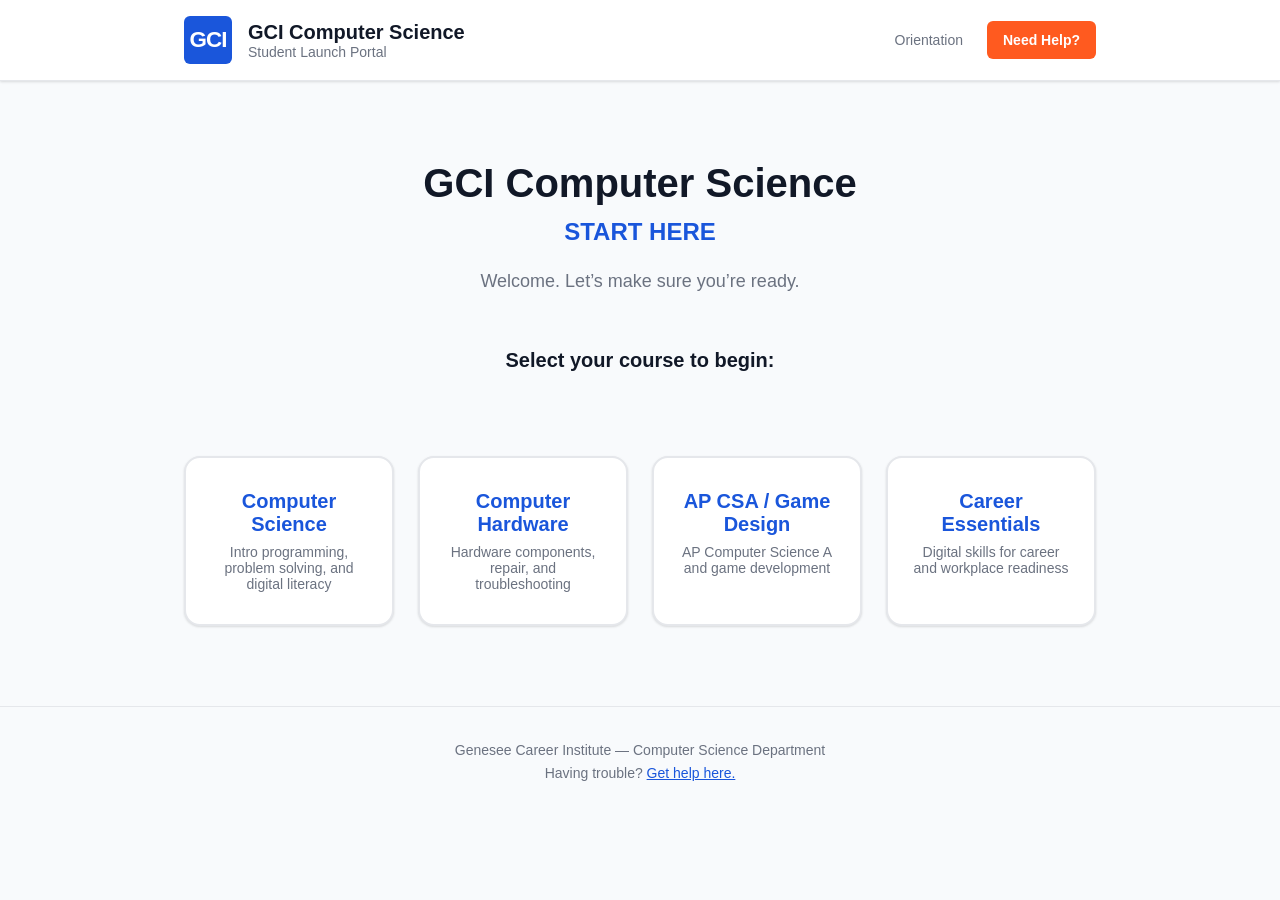
==== index.html @ 89197bb4 "Build GCI student onboarding portal (MVP) Co-authored-by: aspiece <1187774+aspiece@users.noreply.git" ====
<!DOCTYPE html>
<html lang="en">
<head>
  <meta charset="UTF-8" />
  <meta name="viewport" content="width=device-width, initial-scale=1.0" />
  <title>GCI Computer Science — Start Here</title>
  <meta name="description" content="Student onboarding portal for Genesee Career Institute Computer Science courses." />
  <link rel="stylesheet" href="css/styles.css" />
</head>
<body>

  <!-- ─── Header ──────────────────────────────────────────────────────────── -->
  <header class="site-header" role="banner">
    <div class="header-inner">
      <div class="logo-area">
        <!-- Replace the logo-placeholder div with an <img> tag when the logo is ready:
             <img src="assets/gci-logo.png" alt="Genesee Career Institute" width="48" height="48"> -->
        <div class="logo-placeholder" aria-hidden="true">GCI</div>
        <a href="index.html" class="site-title" aria-label="GCI Computer Science home">
          GCI Computer Science
          <small>Student Launch Portal</small>
        </a>
      </div>
      <nav class="header-nav" aria-label="Site navigation">
        <a href="orientation.html" class="nav-link">Orientation</a>
        <a href="help.html" class="nav-link nav-link--help" aria-label="Need help? Get support">Need Help?</a>
      </nav>
    </div>
  </header>

  <!-- ─── Main ─────────────────────────────────────────────────────────────── -->
  <main class="main-content" id="main-content">

    <!-- Course Selection -->
    <div id="course-selection" role="region" aria-label="Course selection">
      <section class="hero">
        <h1 class="hero-title">GCI Computer Science</h1>
        <p class="hero-subtitle">START HERE</p>
        <p class="hero-desc">Welcome. Let&rsquo;s make sure you&rsquo;re ready.</p>
        <p class="course-select-prompt">Select your course to begin:</p>
      </section>
      <div class="course-grid" id="course-grid" role="list" aria-label="Available courses"></div>
    </div>

    <!-- Dashboard — shown after course selection -->
    <div id="dashboard" hidden role="region" aria-label="Onboarding dashboard"></div>

  </main>

  <!-- ─── Footer ───────────────────────────────────────────────────────────── -->
  <footer class="site-footer" role="contentinfo">
    <p>Genesee Career Institute &mdash; Computer Science Department</p>
    <p>Having trouble? <a href="help.html">Get help here.</a></p>
  </footer>

  <script src="js/config.js"></script>
  <script src="js/app.js"></script>
</body>
</html>
---- css/styles.css ----
/* ─── CSS Variables / Branding ──────────────────────────────────────────────── */
:root {
  /* GCI Brand Colors — update these to match official GCI branding */
  --color-primary: #1a56db;       /* Primary blue */
  --color-primary-dark: #1244b0;
  --color-primary-light: #e8efff;
  --color-secondary: #0e9f6e;     /* Secondary green */
  --color-secondary-dark: #057a55;
  --color-accent: #ff5a1f;        /* Accent orange */
  --color-accent-dark: #d03801;
  --color-bg: #f8fafc;            /* Page background */
  --color-surface: #ffffff;       /* Card/surface background */
  --color-text: #111827;          /* Primary text */
  --color-text-muted: #6b7280;    /* Secondary / muted text */
  --color-border: #e5e7eb;
  --color-success: #065f46;
  --color-success-bg: #d1fae5;
  --color-warning: #92400e;
  --color-warning-bg: #fef3c7;
  --color-danger: #991b1b;
  --color-danger-bg: #fee2e2;

  /* Typography */
  --font-base: -apple-system, BlinkMacSystemFont, "Segoe UI", Roboto, Oxygen, Ubuntu, sans-serif;
  --font-size-base: 1rem;
  --font-size-sm: 0.875rem;
  --font-size-lg: 1.125rem;
  --font-size-xl: 1.25rem;
  --font-size-2xl: 1.5rem;
  --font-size-3xl: 2rem;
  --font-size-4xl: 2.5rem;

  /* Spacing */
  --space-xs: 0.25rem;
  --space-sm: 0.5rem;
  --space-md: 1rem;
  --space-lg: 1.5rem;
  --space-xl: 2rem;
  --space-2xl: 3rem;

  /* Border radius */
  --radius-sm: 6px;
  --radius-md: 10px;
  --radius-lg: 16px;

  /* Shadow */
  --shadow-sm: 0 1px 3px rgba(0,0,0,.08), 0 1px 2px rgba(0,0,0,.06);
  --shadow-md: 0 4px 6px rgba(0,0,0,.07), 0 2px 4px rgba(0,0,0,.06);
  --shadow-lg: 0 10px 15px rgba(0,0,0,.07), 0 4px 6px rgba(0,0,0,.05);

  /* Transitions */
  --transition: 150ms ease;
}

/* ─── Reset & Base ───────────────────────────────────────────────────────────── */
*, *::before, *::after {
  box-sizing: border-box;
  margin: 0;
  padding: 0;
}

html {
  scroll-behavior: smooth;
}

body {
  font-family: var(--font-base);
  font-size: var(--font-size-base);
  color: var(--color-text);
  background: var(--color-bg);
  line-height: 1.6;
  min-height: 100vh;
}

img {
  max-width: 100%;
  display: block;
}

ul, ol {
  padding-left: 1.5rem;
}

a {
  color: var(--color-primary);
}

a:focus-visible,
button:focus-visible {
  outline: 3px solid var(--color-primary);
  outline-offset: 2px;
}

/* ─── Layout ─────────────────────────────────────────────────────────────────── */
.site-header {
  background: var(--color-surface);
  border-bottom: 1px solid var(--color-border);
  box-shadow: var(--shadow-sm);
  position: sticky;
  top: 0;
  z-index: 100;
}

.header-inner {
  max-width: 960px;
  margin: 0 auto;
  padding: var(--space-md) var(--space-lg);
  display: flex;
  align-items: center;
  justify-content: space-between;
  gap: var(--space-md);
  flex-wrap: wrap;
}

.logo-area {
  display: flex;
  align-items: center;
  gap: var(--space-md);
}

/* Logo placeholder — replace with <img> when logo is available */
.logo-placeholder {
  width: 48px;
  height: 48px;
  border-radius: var(--radius-sm);
  background: var(--color-primary);
  display: flex;
  align-items: center;
  justify-content: center;
  color: white;
  font-size: 1.4rem;
  font-weight: 700;
  flex-shrink: 0;
  letter-spacing: -1px;
}

.site-title {
  font-size: var(--font-size-xl);
  font-weight: 700;
  color: var(--color-text);
  text-decoration: none;
  line-height: 1.2;
}

.site-title small {
  display: block;
  font-size: var(--font-size-sm);
  font-weight: 400;
  color: var(--color-text-muted);
}

.header-nav {
  display: flex;
  gap: var(--space-sm);
  align-items: center;
  flex-wrap: wrap;
}

.nav-link {
  padding: var(--space-sm) var(--space-md);
  border-radius: var(--radius-sm);
  color: var(--color-text-muted);
  text-decoration: none;
  font-size: var(--font-size-sm);
  font-weight: 500;
  transition: background var(--transition), color var(--transition);
}

.nav-link:hover {
  background: var(--color-primary-light);
  color: var(--color-primary-dark);
}

.nav-link--help {
  background: var(--color-accent);
  color: white;
  border-radius: var(--radius-sm);
  font-weight: 600;
}

.nav-link--help:hover {
  background: var(--color-accent-dark);
  color: white;
}

.main-content {
  max-width: 960px;
  margin: 0 auto;
  padding: var(--space-xl) var(--space-lg);
}

.site-footer {
  margin-top: var(--space-2xl);
  padding: var(--space-xl) var(--space-lg);
  border-top: 1px solid var(--color-border);
  text-align: center;
  color: var(--color-text-muted);
  font-size: var(--font-size-sm);
}

/* ─── Hero (Course Selection Page) ───────────────────────────────────────────── */
.hero {
  text-align: center;
  padding: var(--space-2xl) var(--space-md);
}

.hero-title {
  font-size: var(--font-size-4xl);
  font-weight: 800;
  color: var(--color-text);
  line-height: 1.1;
}

.hero-subtitle {
  font-size: var(--font-size-2xl);
  font-weight: 700;
  color: var(--color-primary);
  margin-top: var(--space-sm);
}

.hero-desc {
  margin-top: var(--space-md);
  font-size: var(--font-size-lg);
  color: var(--color-text-muted);
}

.course-select-prompt {
  margin-top: var(--space-2xl);
  font-size: var(--font-size-xl);
  font-weight: 600;
  color: var(--color-text);
}

/* ─── Course Grid ────────────────────────────────────────────────────────────── */
.course-grid {
  display: grid;
  grid-template-columns: repeat(auto-fit, minmax(200px, 1fr));
  gap: var(--space-lg);
  margin-top: var(--space-xl);
}

.course-card {
  background: var(--color-surface);
  border: 2px solid var(--color-border);
  border-radius: var(--radius-lg);
  padding: var(--space-xl) var(--space-lg);
  cursor: pointer;
  text-align: center;
  display: flex;
  flex-direction: column;
  gap: var(--space-sm);
  box-shadow: var(--shadow-sm);
  transition: border-color var(--transition), box-shadow var(--transition), transform var(--transition);
  min-height: 120px;
  font-family: var(--font-base);
}

.course-card:hover,
.course-card:focus-visible {
  border-color: var(--color-primary);
  box-shadow: var(--shadow-lg);
  transform: translateY(-2px);
}

.course-card-name {
  font-size: var(--font-size-xl);
  font-weight: 700;
  color: var(--color-primary);
  display: block;
}

.course-card-desc {
  font-size: var(--font-size-sm);
  color: var(--color-text-muted);
  display: block;
}

/* ─── Dashboard ──────────────────────────────────────────────────────────────── */
.dashboard-header {
  background: var(--color-surface);
  border: 1px solid var(--color-border);
  border-radius: var(--radius-lg);
  padding: var(--space-xl);
  margin-bottom: var(--space-xl);
  box-shadow: var(--shadow-sm);
}

.dashboard-title-row {
  display: flex;
  justify-content: space-between;
  align-items: flex-start;
  gap: var(--space-md);
  margin-bottom: var(--space-lg);
  flex-wrap: wrap;
}

.dashboard-course-name {
  font-size: var(--font-size-2xl);
  font-weight: 800;
  color: var(--color-text);
  line-height: 1.2;
}

.dashboard-subtitle {
  font-size: var(--font-size-lg);
  color: var(--color-text-muted);
  margin-top: var(--space-xs);
}

/* ─── Progress Bar ───────────────────────────────────────────────────────────── */
.progress-container {
  margin-top: var(--space-md);
}

.progress-summary {
  display: flex;
  justify-content: space-between;
  align-items: center;
  margin-bottom: var(--space-sm);
  flex-wrap: wrap;
  gap: var(--space-sm);
}

.progress-text {
  font-size: var(--font-size-base);
  font-weight: 600;
  color: var(--color-text);
}

.progress-bar-track {
  height: 12px;
  background: var(--color-border);
  border-radius: 999px;
  overflow: hidden;
}

.progress-bar-fill {
  height: 100%;
  background: var(--color-primary);
  border-radius: 999px;
  transition: width 300ms ease;
  min-width: 0;
}

/* ─── Step Cards ─────────────────────────────────────────────────────────────── */
.steps-container {
  display: flex;
  flex-direction: column;
  gap: var(--space-lg);
}

.step-card {
  background: var(--color-surface);
  border: 1px solid var(--color-border);
  border-radius: var(--radius-lg);
  padding: var(--space-xl);
  box-shadow: var(--shadow-sm);
}

.step-card--accent {
  border-color: var(--color-primary);
  background: var(--color-primary-light);
}

.step-header {
  display: flex;
  align-items: center;
  gap: var(--space-md);
  margin-bottom: var(--space-md);
  flex-wrap: wrap;
}

.step-number {
  width: 40px;
  height: 40px;
  border-radius: 50%;
  background: var(--color-primary);
  color: white;
  display: flex;
  align-items: center;
  justify-content: center;
  font-weight: 700;
  font-size: var(--font-size-lg);
  flex-shrink: 0;
}

.step-card h2 {
  font-size: var(--font-size-xl);
  font-weight: 700;
  color: var(--color-text);
  flex: 1;
  margin: 0;
}

.step-desc {
  color: var(--color-text-muted);
  margin-bottom: var(--space-lg);
}

.step-lead {
  font-size: var(--font-size-lg);
  margin-bottom: var(--space-md);
}

.step-note {
  margin-top: var(--space-md);
  font-size: var(--font-size-sm);
  color: var(--color-text-muted);
  background: #fffbeb;
  border-left: 3px solid #f59e0b;
  padding: var(--space-sm) var(--space-md);
  border-radius: 0 var(--radius-sm) var(--radius-sm) 0;
}

/* ─── Buttons ────────────────────────────────────────────────────────────────── */
.btn-group {
  display: flex;
  gap: var(--space-md);
  flex-wrap: wrap;
}

.btn-primary {
  display: inline-flex;
  align-items: center;
  gap: var(--space-sm);
  padding: var(--space-md) var(--space-xl);
  background: var(--color-primary);
  color: white;
  border: none;
  border-radius: var(--radius-md);
  font-size: var(--font-size-lg);
  font-family: var(--font-base);
  font-weight: 600;
  cursor: pointer;
  box-shadow: var(--shadow-sm);
  transition: background var(--transition);
  min-height: 48px;
  text-decoration: none;
}

.btn-primary:hover,
.btn-primary:focus-visible {
  background: var(--color-primary-dark);
}

.btn-secondary {
  display: inline-flex;
  align-items: center;
  gap: var(--space-sm);
  padding: var(--space-sm) var(--space-lg);
  background: var(--color-surface);
  color: var(--color-primary);
  border: 2px solid var(--color-primary);
  border-radius: var(--radius-md);
  font-size: var(--font-size-base);
  font-family: var(--font-base);
  font-weight: 600;
  cursor: pointer;
  transition: background var(--transition), color var(--transition);
  min-height: 44px;
}

.btn-secondary:hover,
.btn-secondary:focus-visible {
  background: var(--color-primary-light);
}

.btn-cta {
  display: block;
  width: 100%;
  padding: var(--space-lg) var(--space-xl);
  background: var(--color-secondary);
  color: white;
  border: none;
  border-radius: var(--radius-lg);
  font-size: var(--font-size-xl);
  font-family: var(--font-base);
  font-weight: 700;
  cursor: pointer;
  text-align: center;
  box-shadow: var(--shadow-md);
  transition: background var(--transition);
  margin-bottom: var(--space-xl);
  min-height: 60px;
}

.btn-cta:hover,
.btn-cta:focus-visible {
  background: var(--color-secondary-dark);
}

.btn-cta--secondary {
  background: var(--color-primary);
  margin-bottom: 0;
}

.btn-cta--secondary:hover,
.btn-cta--secondary:focus-visible {
  background: var(--color-primary-dark);
}

.btn-link {
  background: none;
  border: none;
  color: var(--color-primary);
  cursor: pointer;
  font-family: var(--font-base);
  font-size: var(--font-size-sm);
  font-weight: 500;
  text-decoration: underline;
  padding: var(--space-xs) var(--space-sm);
  border-radius: var(--radius-sm);
  transition: color var(--transition);
}

.btn-link:hover {
  color: var(--color-primary-dark);
}

.change-course-btn {
  white-space: nowrap;
  align-self: flex-start;
}

.reset-btn {
  color: var(--color-text-muted);
}

/* ─── Mark Complete Button ───────────────────────────────────────────────────── */
.btn-mark-complete {
  margin-left: auto;
  padding: var(--space-sm) var(--space-md);
  border-radius: var(--radius-md);
  border: 2px solid var(--color-border);
  background: var(--color-surface);
  color: var(--color-text-muted);
  font-family: var(--font-base);
  font-size: var(--font-size-sm);
  font-weight: 600;
  cursor: pointer;
  transition: all var(--transition);
  white-space: nowrap;
  min-height: 40px;
}

.btn-mark-complete.done {
  border-color: var(--color-secondary);
  background: var(--color-success-bg);
  color: var(--color-success);
}

.btn-mark-complete:hover,
.btn-mark-complete:focus-visible {
  border-color: var(--color-primary);
  color: var(--color-primary);
}

.btn-mark-complete.done:hover,
.btn-mark-complete.done:focus-visible {
  border-color: var(--color-danger);
  background: var(--color-danger-bg);
  color: var(--color-danger);
}

/* ─── Tool List ──────────────────────────────────────────────────────────────── */
.tool-list {
  display: flex;
  flex-direction: column;
  gap: var(--space-sm);
}

.tool-card {
  display: flex;
  align-items: center;
  gap: var(--space-md);
  padding: var(--space-md) var(--space-lg);
  background: var(--color-bg);
  border: 1px solid var(--color-border);
  border-radius: var(--radius-md);
}

.tool-icon {
  font-size: 1.75rem;
  flex-shrink: 0;
  width: 40px;
  text-align: center;
}

.tool-info {
  flex: 1;
}

.tool-name {
  font-weight: 600;
  font-size: var(--font-size-base);
}

.tool-desc {
  font-size: var(--font-size-sm);
  color: var(--color-text-muted);
}

/* ─── Orientation Checklist ──────────────────────────────────────────────────── */
.orientation-checklist {
  margin-top: var(--space-lg);
  background: var(--color-bg);
  border: 1px solid var(--color-border);
  border-radius: var(--radius-md);
  padding: var(--space-lg);
}

.orientation-checklist h3 {
  font-size: var(--font-size-base);
  font-weight: 600;
  margin-bottom: var(--space-md);
  color: var(--color-text);
}

.orientation-checklist ul {
  display: flex;
  flex-direction: column;
  gap: var(--space-sm);
}

.orientation-checklist li {
  font-size: var(--font-size-sm);
  color: var(--color-text-muted);
}

/* ─── Status Grid ────────────────────────────────────────────────────────────── */
.status-grid {
  display: flex;
  flex-direction: column;
  gap: var(--space-sm);
}

.status-item {
  display: flex;
  align-items: flex-start;
  gap: var(--space-md);
  padding: var(--space-md) var(--space-lg);
  border-radius: var(--radius-md);
  border: 1px solid transparent;
}

.status-item p {
  font-size: var(--font-size-sm);
  margin-top: var(--space-xs);
}

.status-dot {
  font-size: 1.25rem;
  flex-shrink: 0;
  margin-top: 2px;
}

.status-green {
  background: var(--color-success-bg);
  border-color: #6ee7b7;
  color: var(--color-success);
}

.status-yellow {
  background: var(--color-warning-bg);
  border-color: #fcd34d;
  color: var(--color-warning);
}

.status-red {
  background: var(--color-danger-bg);
  border-color: #fca5a5;
  color: var(--color-danger);
}

/* ─── Mission List ───────────────────────────────────────────────────────────── */
.mission-list {
  display: flex;
  flex-direction: column;
  gap: var(--space-sm);
  margin-bottom: var(--space-xl);
}

.mission-list li {
  font-size: var(--font-size-base);
  color: var(--color-text);
}

/* ─── Daily Routine ──────────────────────────────────────────────────────────── */
.daily-routine {
  margin-top: var(--space-2xl);
  background: var(--color-text);
  color: white;
  border-radius: var(--radius-lg);
  padding: var(--space-xl);
}

.daily-routine h2 {
  font-size: var(--font-size-xl);
  font-weight: 700;
  margin-bottom: var(--space-md);
}

.daily-routine ol {
  display: flex;
  flex-direction: column;
  gap: var(--space-sm);
}

.daily-routine li {
  font-size: var(--font-size-lg);
}

.routine-note {
  margin-top: var(--space-md);
  font-size: var(--font-size-sm);
  opacity: 0.8;
}

/* ─── Orientation Page ───────────────────────────────────────────────────────── */
.page-heading {
  font-size: var(--font-size-3xl);
  font-weight: 800;
  margin-bottom: var(--space-sm);
}

.page-subtitle {
  font-size: var(--font-size-lg);
  color: var(--color-text-muted);
  margin-bottom: var(--space-xl);
}

.info-card {
  background: var(--color-surface);
  border: 1px solid var(--color-border);
  border-radius: var(--radius-lg);
  padding: var(--space-xl);
  margin-bottom: var(--space-xl);
  box-shadow: var(--shadow-sm);
}

.info-card h2 {
  font-size: var(--font-size-xl);
  font-weight: 700;
  margin-bottom: var(--space-md);
}

.info-card p {
  color: var(--color-text-muted);
  margin-bottom: var(--space-md);
}

.info-card ul, .info-card ol {
  display: flex;
  flex-direction: column;
  gap: var(--space-sm);
}

.info-card li {
  color: var(--color-text-muted);
}

/* ─── Help Page ──────────────────────────────────────────────────────────────── */
.help-steps {
  list-style: none;
  padding: 0;
  display: flex;
  flex-direction: column;
  gap: var(--space-md);
  margin-bottom: var(--space-xl);
}

.help-steps li {
  display: flex;
  align-items: flex-start;
  gap: var(--space-md);
  padding: var(--space-md) var(--space-lg);
  background: var(--color-bg);
  border: 1px solid var(--color-border);
  border-radius: var(--radius-md);
  font-size: var(--font-size-base);
  color: var(--color-text);
}

.help-steps .step-num {
  width: 32px;
  height: 32px;
  border-radius: 50%;
  background: var(--color-primary);
  color: white;
  display: flex;
  align-items: center;
  justify-content: center;
  font-weight: 700;
  font-size: var(--font-size-sm);
  flex-shrink: 0;
}

.report-note {
  margin-top: var(--space-md);
  padding: var(--space-md) var(--space-lg);
  background: var(--color-primary-light);
  border-radius: var(--radius-md);
  font-size: var(--font-size-sm);
  color: var(--color-primary-dark);
}

/* ─── Responsive ─────────────────────────────────────────────────────────────── */
@media (max-width: 600px) {
  .hero-title {
    font-size: var(--font-size-3xl);
  }

  .hero-subtitle {
    font-size: var(--font-size-xl);
  }

  .header-inner {
    padding: var(--space-sm) var(--space-md);
  }

  .main-content {
    padding: var(--space-lg) var(--space-md);
  }

  .site-title {
    font-size: var(--font-size-base);
  }

  .course-grid {
    grid-template-columns: 1fr 1fr;
  }

  .step-header {
    flex-direction: row;
    flex-wrap: wrap;
  }

  .btn-mark-complete {
    margin-left: 0;
    width: 100%;
  }

  .tool-card {
    padding: var(--space-sm) var(--space-md);
  }

  .dashboard-header {
    padding: var(--space-lg);
  }

  .step-card {
    padding: var(--space-lg);
  }

  .btn-primary {
    padding: var(--space-md) var(--space-lg);
    font-size: var(--font-size-base);
  }
}

@media (max-width: 400px) {
  .course-grid {
    grid-template-columns: 1fr;
  }
}
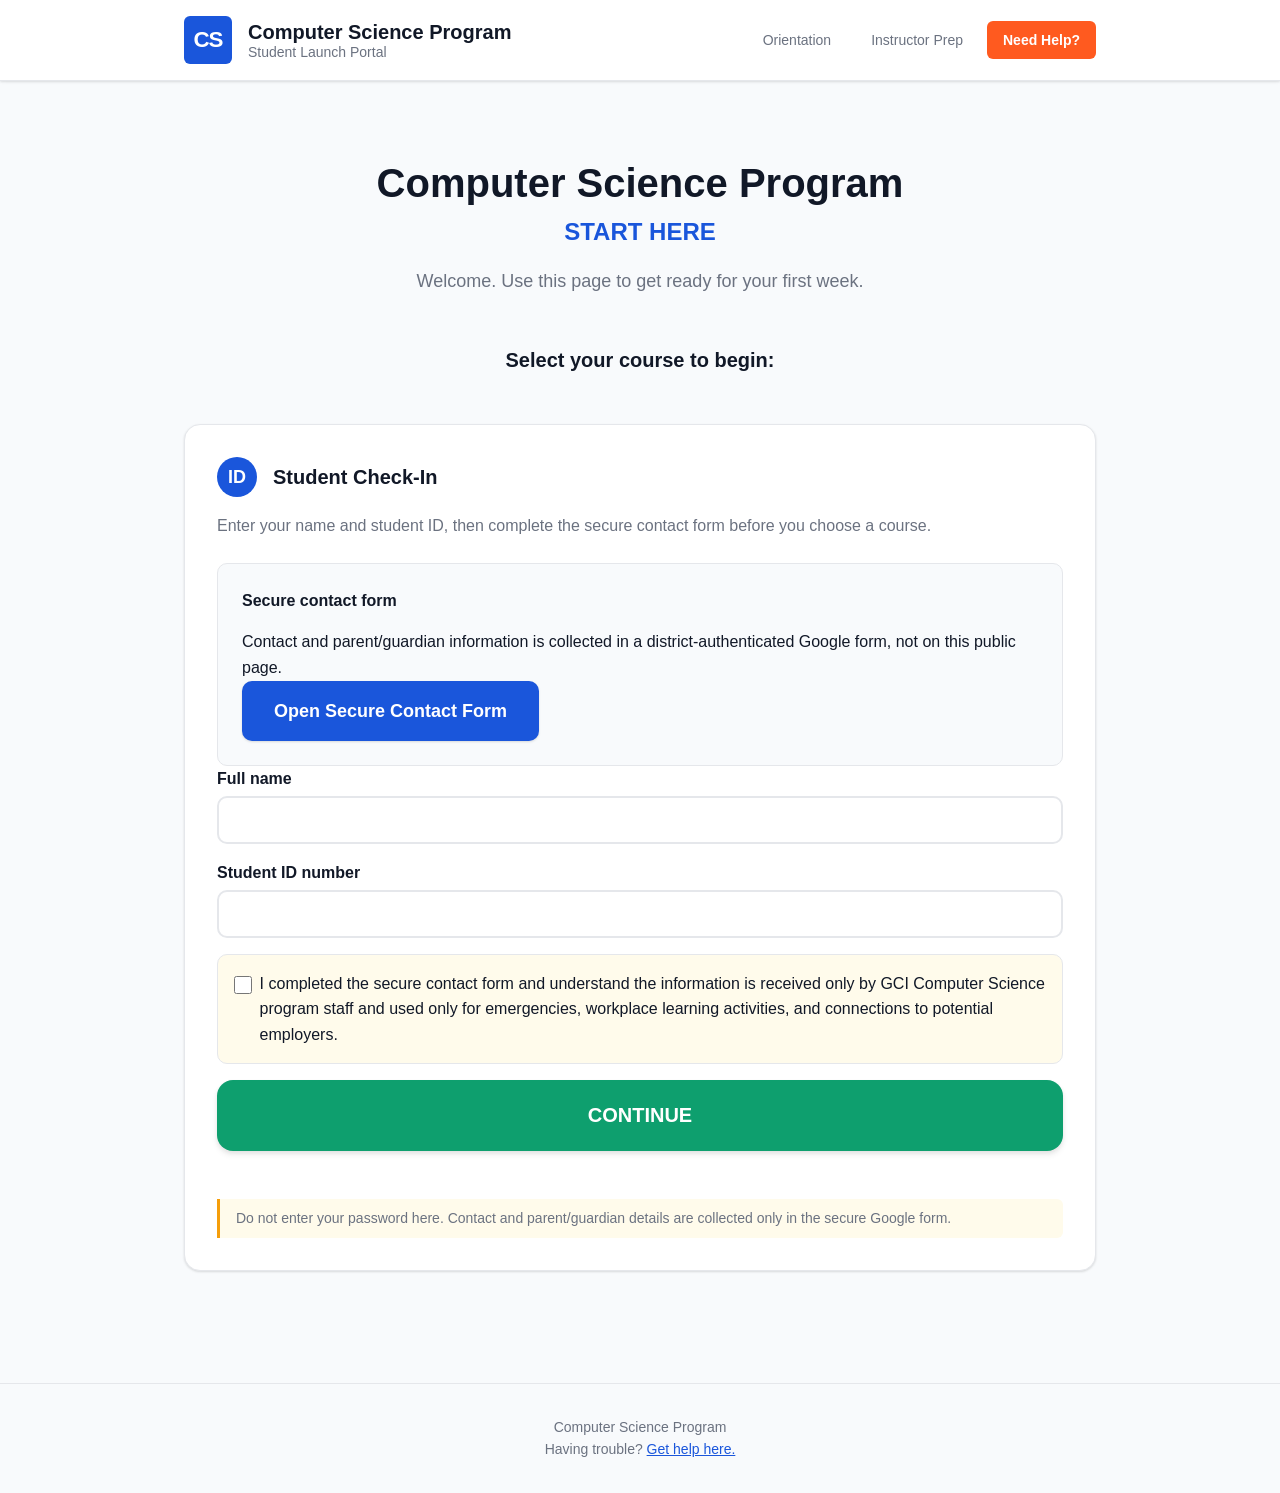
==== commit f6e330aa: "Build student onboarding launch portal" ====
--- a/index.html
+++ b/index.html
@@ -3,8 +3,8 @@
 <head>
   <meta charset="UTF-8" />
   <meta name="viewport" content="width=device-width, initial-scale=1.0" />
-  <title>GCI Computer Science — Start Here</title>
-  <meta name="description" content="Student onboarding portal for Genesee Career Institute Computer Science courses." />
+  <title>Computer Science Program - Start Here</title>
+  <meta name="description" content="Student onboarding portal for Computer Science program courses." />
   <link rel="stylesheet" href="css/styles.css" />
 </head>
 <body>
@@ -13,16 +13,15 @@
   <header class="site-header" role="banner">
     <div class="header-inner">
       <div class="logo-area">
-        <!-- Replace the logo-placeholder div with an <img> tag when the logo is ready:
-             <img src="assets/gci-logo.png" alt="Genesee Career Institute" width="48" height="48"> -->
-        <div class="logo-placeholder" aria-hidden="true">GCI</div>
-        <a href="index.html" class="site-title" aria-label="GCI Computer Science home">
-          GCI Computer Science
+        <div class="logo-placeholder" aria-hidden="true">CS</div>
+        <a href="index.html" class="site-title" aria-label="Computer Science program home">
+          Computer Science Program
           <small>Student Launch Portal</small>
         </a>
       </div>
       <nav class="header-nav" aria-label="Site navigation">
         <a href="orientation.html" class="nav-link">Orientation</a>
+        <a href="instructor-prep.html" class="nav-link">Instructor Prep</a>
         <a href="help.html" class="nav-link nav-link--help" aria-label="Need help? Get support">Need Help?</a>
       </nav>
     </div>
@@ -34,11 +33,12 @@
     <!-- Course Selection -->
     <div id="course-selection" role="region" aria-label="Course selection">
       <section class="hero">
-        <h1 class="hero-title">GCI Computer Science</h1>
+        <h1 class="hero-title">Computer Science Program</h1>
         <p class="hero-subtitle">START HERE</p>
-        <p class="hero-desc">Welcome. Let&rsquo;s make sure you&rsquo;re ready.</p>
+        <p class="hero-desc">Welcome. Use this page to get ready for your first week.</p>
         <p class="course-select-prompt">Select your course to begin:</p>
       </section>
+      <div id="student-info" role="region" aria-label="Student check-in"></div>
       <div class="course-grid" id="course-grid" role="list" aria-label="Available courses"></div>
     </div>
 
@@ -49,11 +49,12 @@
 
   <!-- ─── Footer ───────────────────────────────────────────────────────────── -->
   <footer class="site-footer" role="contentinfo">
-    <p>Genesee Career Institute &mdash; Computer Science Department</p>
+    <p>Computer Science Program</p>
     <p>Having trouble? <a href="help.html">Get help here.</a></p>
   </footer>
 
   <script src="js/config.js"></script>
+  <script src="js/private-config.js"></script>
   <script src="js/app.js"></script>
 </body>
 </html>
--- a/css/styles.css
+++ b/css/styles.css
@@ -1,6 +1,6 @@
 /* ─── CSS Variables / Branding ──────────────────────────────────────────────── */
 :root {
-  /* GCI Brand Colors — update these to match official GCI branding */
+  /* Program brand colors */
   --color-primary: #1a56db;       /* Primary blue */
   --color-primary-dark: #1244b0;
   --color-primary-light: #e8efff;
@@ -17,6 +17,8 @@
   --color-success-bg: #d1fae5;
   --color-warning: #92400e;
   --color-warning-bg: #fef3c7;
+  --color-warning-border: #f59e0b;
+  --color-warning-note-bg: #fffbeb;
   --color-danger: #991b1b;
   --color-danger-bg: #fee2e2;
 
@@ -406,10 +408,78 @@
   margin-top: var(--space-md);
   font-size: var(--font-size-sm);
   color: var(--color-text-muted);
-  background: #fffbeb;
-  border-left: 3px solid #f59e0b;
+  background: var(--color-warning-note-bg);
+  border-left: 3px solid var(--color-warning-border);
   padding: var(--space-sm) var(--space-md);
   border-radius: 0 var(--radius-sm) var(--radius-sm) 0;
+}
+
+.student-info-card {
+  margin-bottom: var(--space-xl);
+}
+
+.student-info-form {
+  display: grid;
+  gap: var(--space-md);
+}
+
+.form-field {
+  display: flex;
+  flex-direction: column;
+  gap: var(--space-xs);
+}
+
+.form-fieldset {
+  display: grid;
+  gap: var(--space-md);
+  border: 1px solid var(--color-border);
+  border-radius: var(--radius-md);
+  padding: var(--space-lg);
+}
+
+.form-fieldset legend {
+  padding: 0 var(--space-sm);
+  font-weight: 800;
+  color: var(--color-text);
+}
+
+.form-field label {
+  font-weight: 700;
+  color: var(--color-text);
+}
+
+.form-field input {
+  width: 100%;
+  min-height: 48px;
+  border: 2px solid var(--color-border);
+  border-radius: var(--radius-md);
+  padding: var(--space-sm) var(--space-md);
+  font: inherit;
+  color: var(--color-text);
+  background: var(--color-surface);
+}
+
+.form-field input:focus {
+  outline: 3px solid var(--color-primary);
+  outline-offset: 2px;
+  border-color: var(--color-primary);
+}
+
+.checkbox-field {
+  display: flex;
+  align-items: flex-start;
+  gap: var(--space-sm);
+  padding: var(--space-md);
+  border: 1px solid var(--color-border);
+  border-radius: var(--radius-md);
+  background: var(--color-warning-note-bg);
+  color: var(--color-text);
+}
+
+.checkbox-field input {
+  margin-top: 0.35rem;
+  min-width: 1.1rem;
+  min-height: 1.1rem;
 }
 
 /* ─── Buttons ────────────────────────────────────────────────────────────────── */
@@ -649,9 +719,24 @@
 }
 
 .status-dot {
-  font-size: 1.25rem;
+  width: 0.9rem;
+  height: 0.9rem;
+  border-radius: 50%;
+  display: inline-block;
   flex-shrink: 0;
-  margin-top: 2px;
+  margin-top: 0.45rem;
+}
+
+.status-dot--green {
+  background: var(--color-success);
+}
+
+.status-dot--yellow {
+  background: var(--color-warning-border);
+}
+
+.status-dot--red {
+  background: var(--color-danger);
 }
 
 .status-green {
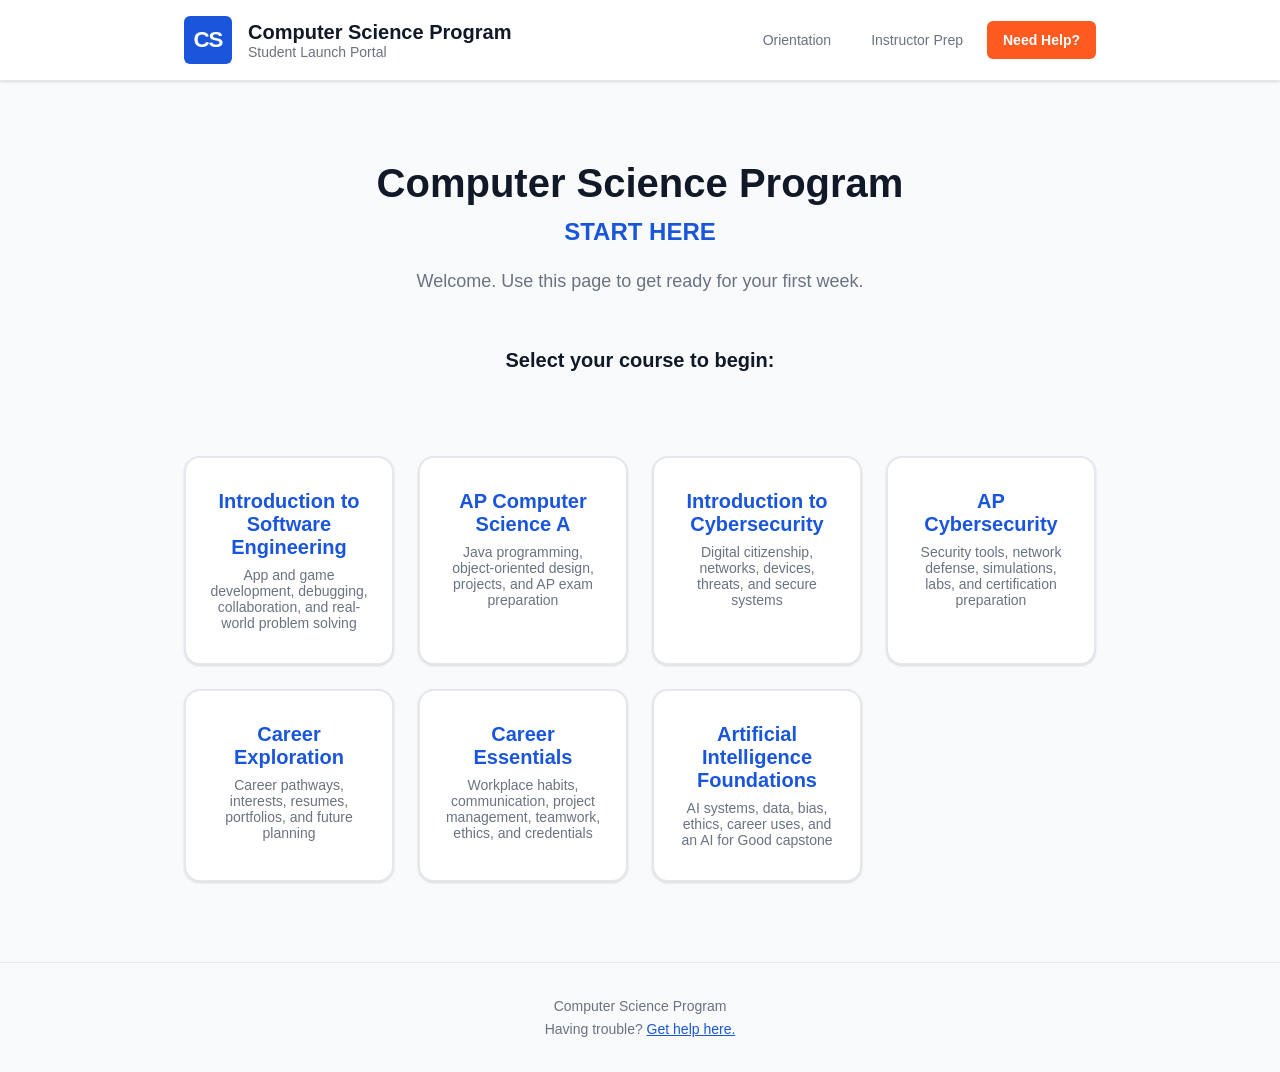
==== commit 81c07ae5: "Simplify onboarding entry and clarify credentials flow" ====
--- a/index.html
+++ b/index.html
@@ -38,7 +38,6 @@
         <p class="hero-desc">Welcome. Use this page to get ready for your first week.</p>
         <p class="course-select-prompt">Select your course to begin:</p>
       </section>
-      <div id="student-info" role="region" aria-label="Student check-in"></div>
       <div class="course-grid" id="course-grid" role="list" aria-label="Available courses"></div>
     </div>
 
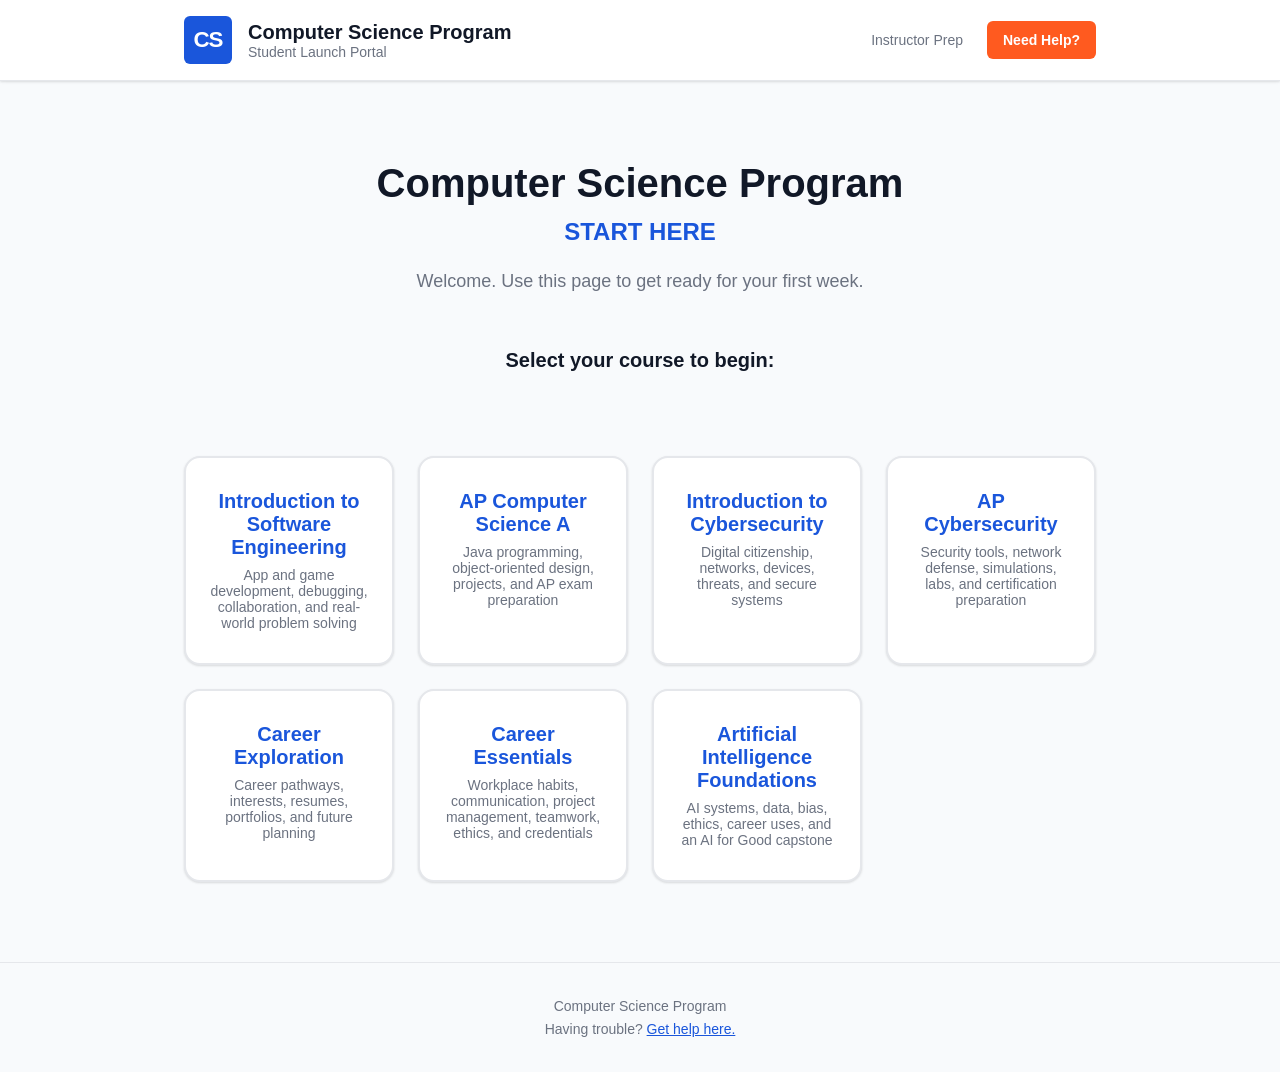
==== commit edf2de49: "Remove orientation and syllabus references" ====
--- a/index.html
+++ b/index.html
@@ -20,7 +20,6 @@
         </a>
       </div>
       <nav class="header-nav" aria-label="Site navigation">
-        <a href="orientation.html" class="nav-link">Orientation</a>
         <a href="instructor-prep.html" class="nav-link">Instructor Prep</a>
         <a href="help.html" class="nav-link nav-link--help" aria-label="Need help? Get support">Need Help?</a>
       </nav>
--- a/css/styles.css
+++ b/css/styles.css
@@ -670,8 +670,8 @@
   color: var(--color-text-muted);
 }
 
-/* ─── Orientation Checklist ──────────────────────────────────────────────────── */
-.orientation-checklist {
+/* ─── Task Checklist ─────────────────────────────────────────────────────────── */
+.task-checklist {
   margin-top: var(--space-lg);
   background: var(--color-bg);
   border: 1px solid var(--color-border);
@@ -679,20 +679,20 @@
   padding: var(--space-lg);
 }
 
-.orientation-checklist h3 {
+.task-checklist h3 {
   font-size: var(--font-size-base);
   font-weight: 600;
   margin-bottom: var(--space-md);
   color: var(--color-text);
 }
 
-.orientation-checklist ul {
+.task-checklist ul {
   display: flex;
   flex-direction: column;
   gap: var(--space-sm);
 }
 
-.orientation-checklist li {
+.task-checklist li {
   font-size: var(--font-size-sm);
   color: var(--color-text-muted);
 }
@@ -801,7 +801,7 @@
   opacity: 0.8;
 }
 
-/* ─── Orientation Page ───────────────────────────────────────────────────────── */
+/* ─── Content Pages ──────────────────────────────────────────────────────────── */
 .page-heading {
   font-size: var(--font-size-3xl);
   font-weight: 800;
